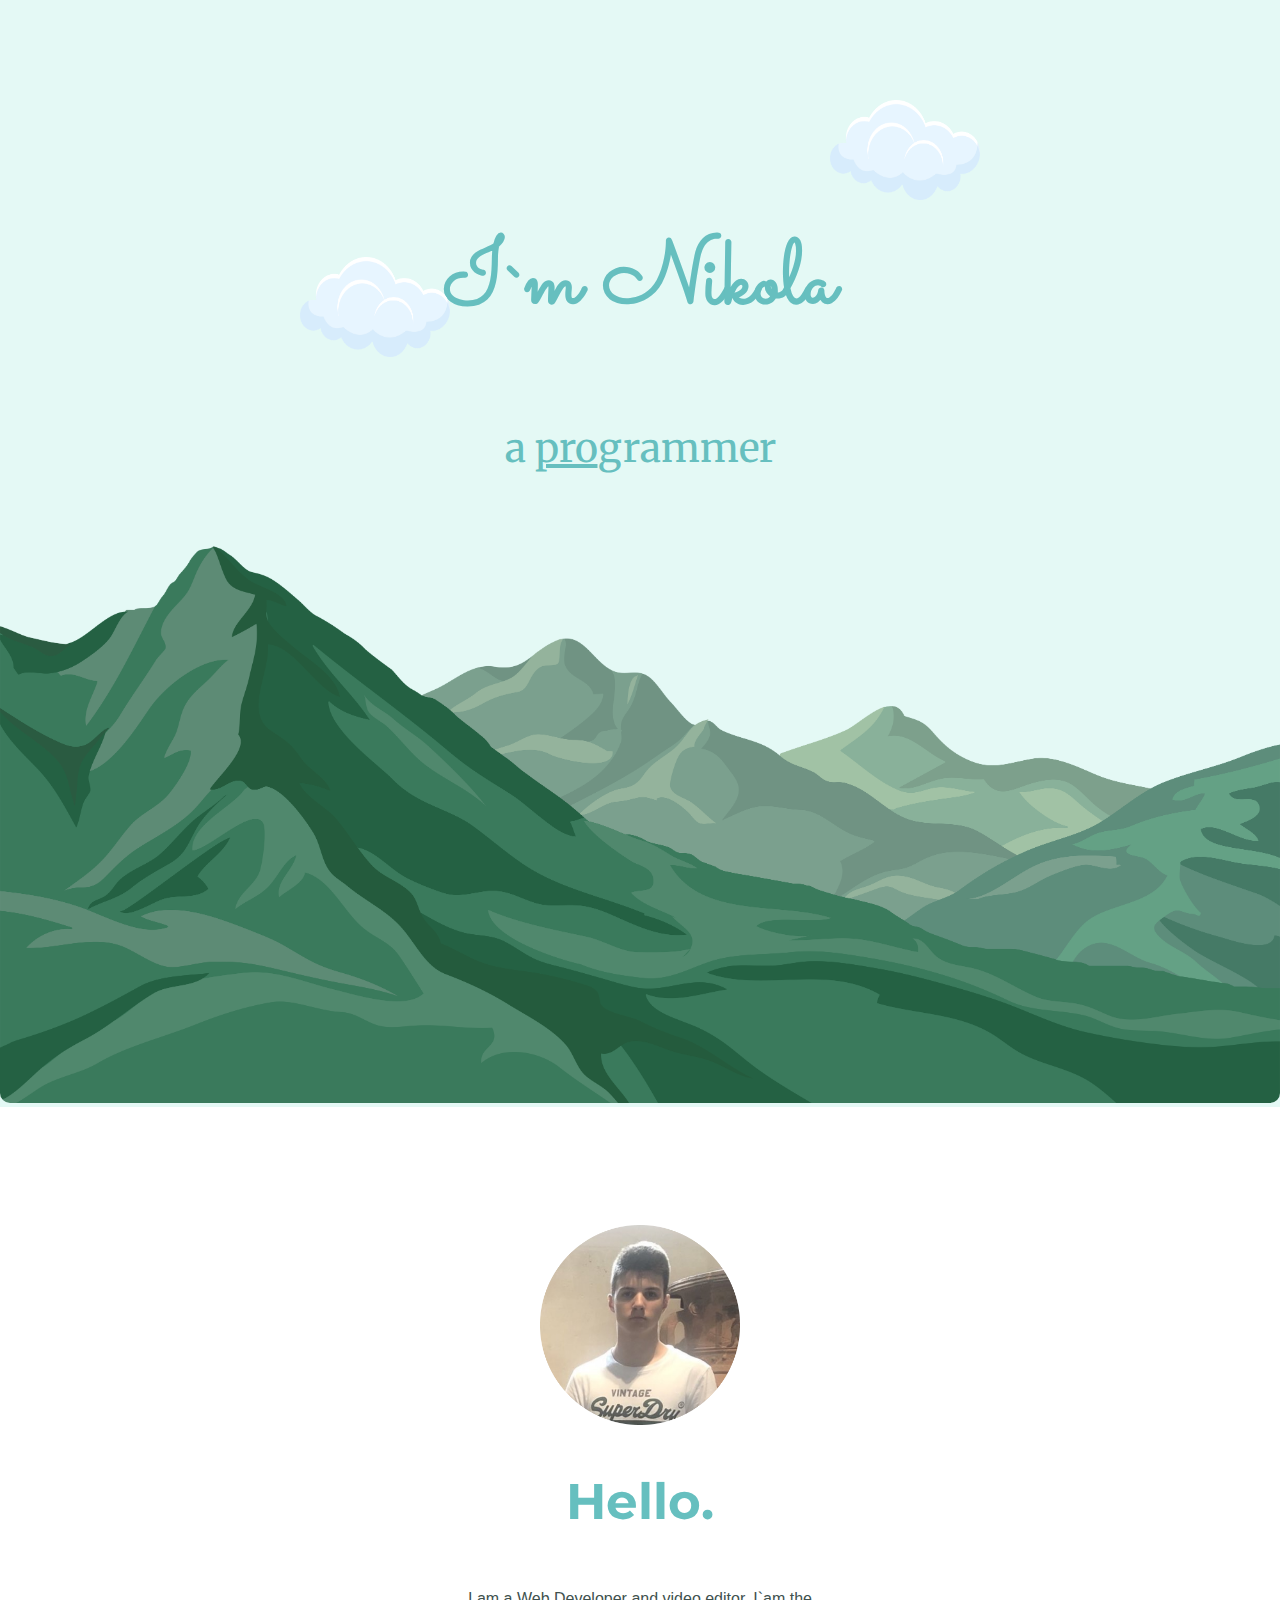
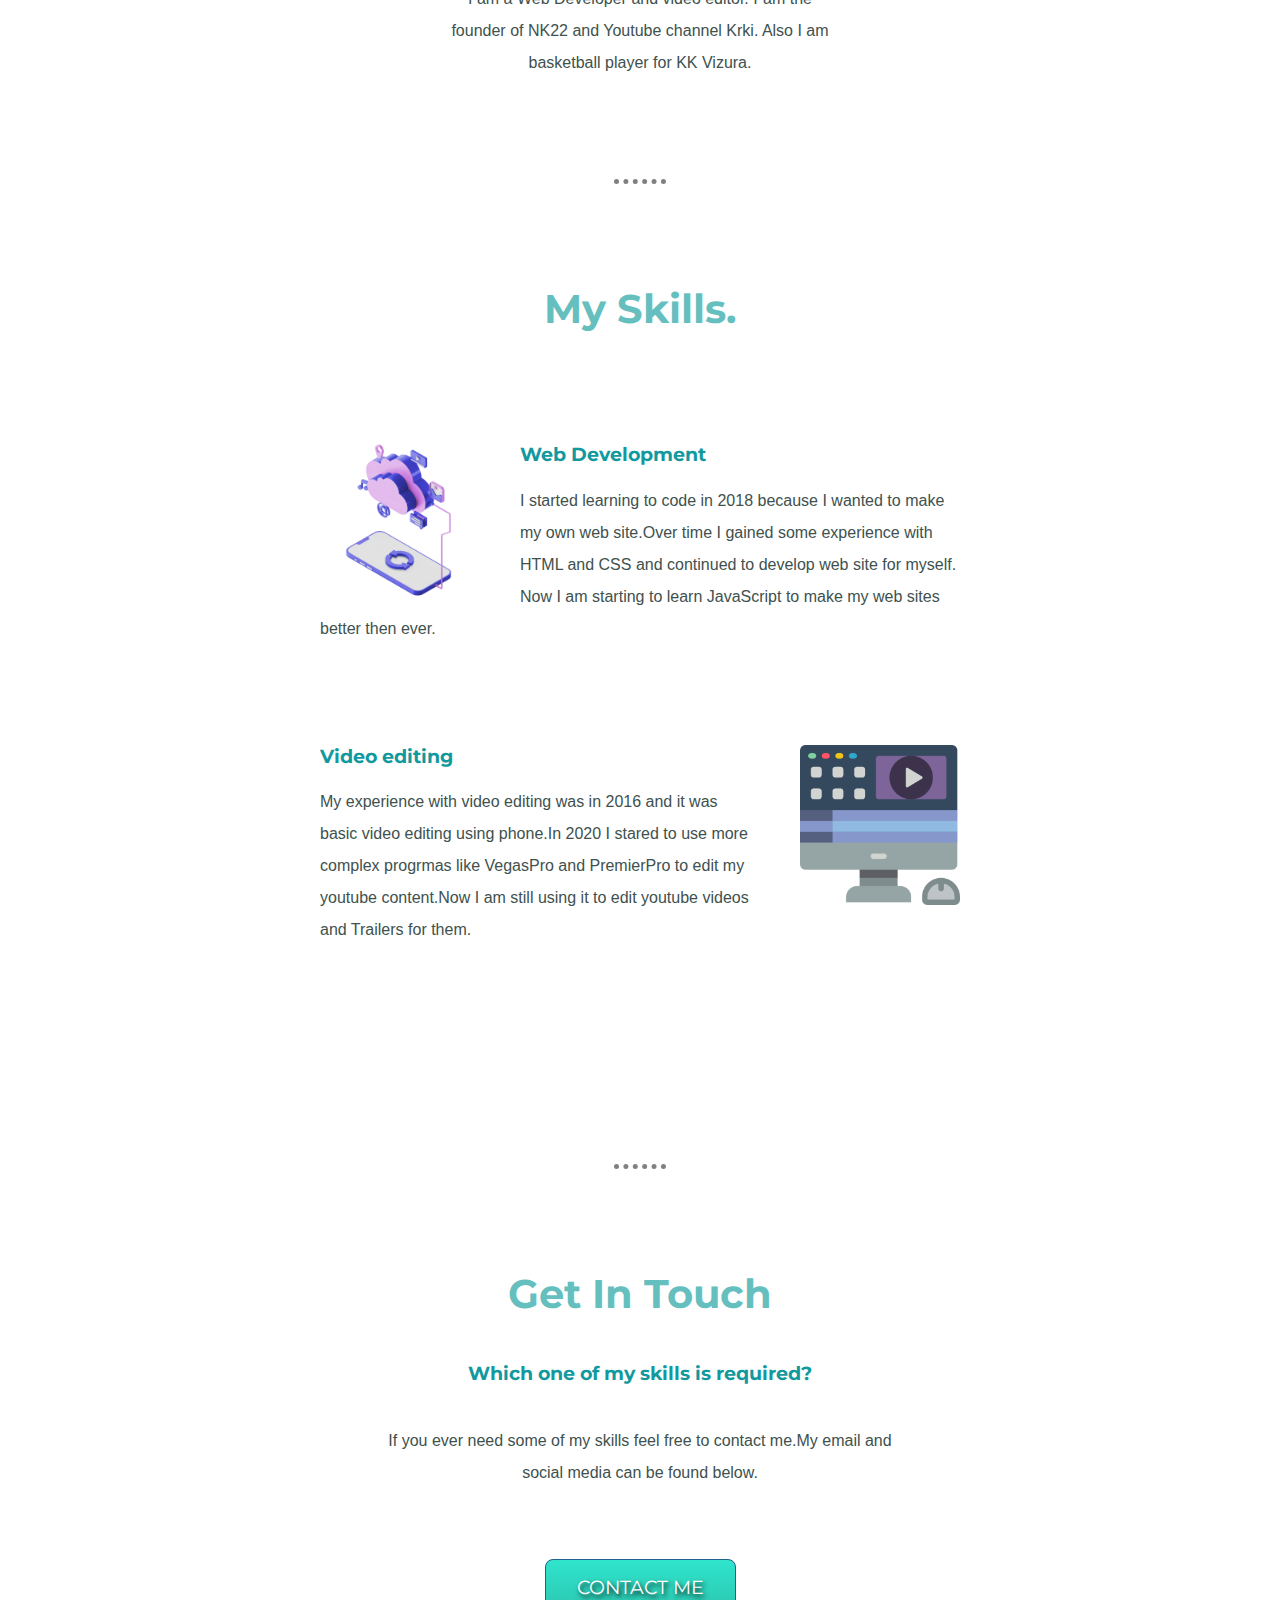
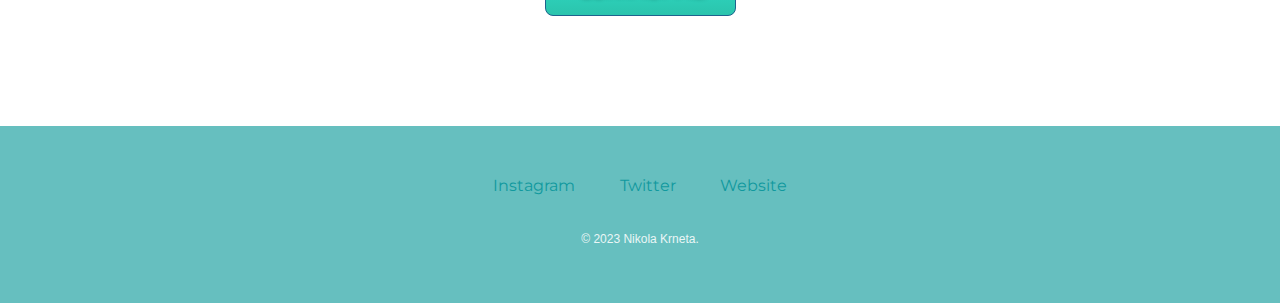
==== index.html @ 0c5b82ba "Add files via upload" ====
<!DOCTYPE html>
<html lang="en">
<head>
    <meta charset="UTF-8">
    <meta http-equiv="X-UA-Compatible" content="IE=edge">
    <meta name="viewport" content="width=device-width, initial-scale=1.0">
    <link rel="stylesheet" href="index.css" type="text/css">
    <link rel="icon" href="icon.png">
    <title>My site</title>
    <link rel="preconnect" href="https://fonts.googleapis.com">
<link rel="preconnect" href="https://fonts.gstatic.com" crossorigin>
<link href="https://fonts.googleapis.com/css2?family=Merriweather:wght@900&family=Sacramento&display=swap" rel="stylesheet">

<link rel="preconnect" href="https://fonts.googleapis.com">
<link rel="preconnect" href="https://fonts.gstatic.com" crossorigin>
<link href="https://fonts.googleapis.com/css2?family=Merriweather:wght@900&family=Montserrat:ital,wght@1,300&family=Sacramento&display=swap" rel="stylesheet">

</head>
<body>
    <div class="top-container">
        <img class="oblak1" src="oblak.png" alt="oblak">
<a href="index.html" style="text-decoration: none;"><h1>I`m Nikola</h1></a>
<p class="paragraf">a <span class="pro">pro</span>grammer</p>  
<img class="oblak2" src="oblak.png" alt="oblak">  
<img class="mountain" src="planina.png" alt="mountain">
    </div>
<br>
    <div class="middle-container">
        <div class="profile">
          <img class="pfp" src="slika - Copy.png" alt="">
          <h2 class="hello">Hello.</h2>
          <p class="intro">I am a Web Developer and video editor. I`am the founder of NK22 and Youtube channel Krki. Also I am basketball player for KK Vizura.</p>
        </div>
        <hr>
        <div class="skills">
          <h2>My Skills.</h2>
          <div class="skill-row">
            <img class="skillspic" src="cms.gif" alt="skills">
            <h3>Web Development</h3>
            <p class="P1">I started learning to code in 2018 because I wanted to make my own web site.Over time I gained some experience with HTML and CSS and continued to develop web site for myself. Now I am starting to learn JavaScript to make my web sites better then ever.</p>
          </div>
          <div class="skill-row">
            <img class="srow" src="editing.png" alt="">
            <h3>Video editing</h3>
           <p>My experience with video editing was in 2016 and it was basic video editing using phone.In 2020 I stared to use more complex progrmas like VegasPro and PremierPro to edit my youtube content.Now I am still using it to edit youtube videos and Trailers for them.</p>
          </div>
        </div>
        <br>
        <hr>
        <div class="contact-me">
          <h2>Get In Touch</h2>
          <h3>Which one of my skills is required?</h3>
          <p class="contact-message">If you ever need some of my skills feel free to contact me.My email and social media can be found below.</p>
          <a class="btn" href="mailto:krneta200@email.com">CONTACT ME</a>
        </div>
      </div>
      
      
      <div class="bottom-container">
        <a class="footer-link" href="https://www.instagram.com/nikola_krneta_/">Instagram</a>
        <a class="footer-link" href="https://twitter.com/Krki1209">Twitter</a>
        <a class="footer-link" href="web.html">Website</a>
        <p class="copyright">© 2023 Nikola Krneta.</p>
      </div>































</body>
</html>
---- index.css ----
@import url('https://fonts.cdnfonts.com/css/g-guarantee');
@import url('https://fonts.cdnfonts.com/css/haverbrooke');
@import url('https://fonts.googleapis.com/css2?family=Merriweather:wght@900&display=swap');
@import url('https://fonts.googleapis.com/css2?family=Merriweather:wght@900&family=Sacramento&display=swap');













body{
color: #40514E;
margin: 0px;
text-align: center;
font-family:  verdana, sans-serif;
}

h1{

margin:50px auto 0 auto;
font-family: 'Sacramento', cursive;
font-size: 5.6rem;
color: #66BFBF;

                                                
}

h2{
    font-size: 40px;
    font-family: 'Montserrat', sans-serif;
    color: #66BFBF;
    padding-bottom: 10px;
}


h3{

    font-family: 'Montserrat', sans-serif;
    color:#11999E ;

}

.paragraf{
    font-size: 2.5rem;
    font-family: 'Merriweather', serif;
    font-weight: normal;
    color:#66BFBF;
                                            
}


a:hover h1 {
    text-decoration: none;
    color:  #11999E;
    
}

.top-container{
background-color: #E4F9F5;
position: relative;
padding-top: 150px;
}


.middle-container{
    margin: 100px 0;
}


.bottom-container{
    background-color:#66BFBF;
padding: 50px 0 20px;


}

a{
color: #11999E;
font-family: 'Montserrat', sans-serif;
margin: 10px 20px;
text-decoration: none;
}

a:hover{
color: #EAF6F6;


}


.copyright{
color: #EAF6F6;
font-size: 0.75rem;
padding: 20px 0;


}









.oblak1{
position: absolute;
right: 300px;
top: 100px;
width: 150px;
height: 100px;

}



.oblak2{
    position:absolute;
    left: 300px;
    bottom: 750px;
    width: 150px;
    height: 100px;
    

    }

.mountain{
width: 100%;
border-bottom-left-radius:10px ;
border-bottom-right-radius:10px ;
}

p{
 line-height: 2;
}


hr{
border-style: none;
border-top-style:dotted ;
border-color: gray;
border-width: 5px;
width: 4%;
margin: 100px auto 100px auto;


}


.pro{

text-decoration:underline;
}


.intro{
    width: 30%;
    margin: auto;

}

.contact-message{
width: 40%;
margin: 40px auto 60px;
}







.hello{
font-size: 50px;


}















.pfp{
    height: 200px;
    width: 200px;
}



.skill-row{
width: 50%;
margin: 100px auto;
text-align: left;

}


.skillspic{
    width: 25%;
    float: left;
margin-right: 40px;


}


.srow{
    width: 25%;
    float: right;
    margin-left: 50px;
}

.skillsT{
text-align: left;


}

.btn {
	background:linear-gradient(to bottom, #30e3cb 5%, #2bc4ad 100%);
	background-color:#30e3cb;
	border-radius:8px;
	border:1px solid #1f638d;
	display:inline-block;
	cursor:pointer;
	color:#ffffff;
    font-family: 'Montserrat', sans-serif;
	font-size:19px;
	padding:16px 31px;
	text-decoration:none;
	text-shadow:2px 3px 5px #000000;
}
.btn:hover {
	background:linear-gradient(to bottom, #2bc4ad 5%, #30e3cb 100%);
	background-color:#2bc4ad;
}
.btn:active {
	position:relative;
	top:1px;
}
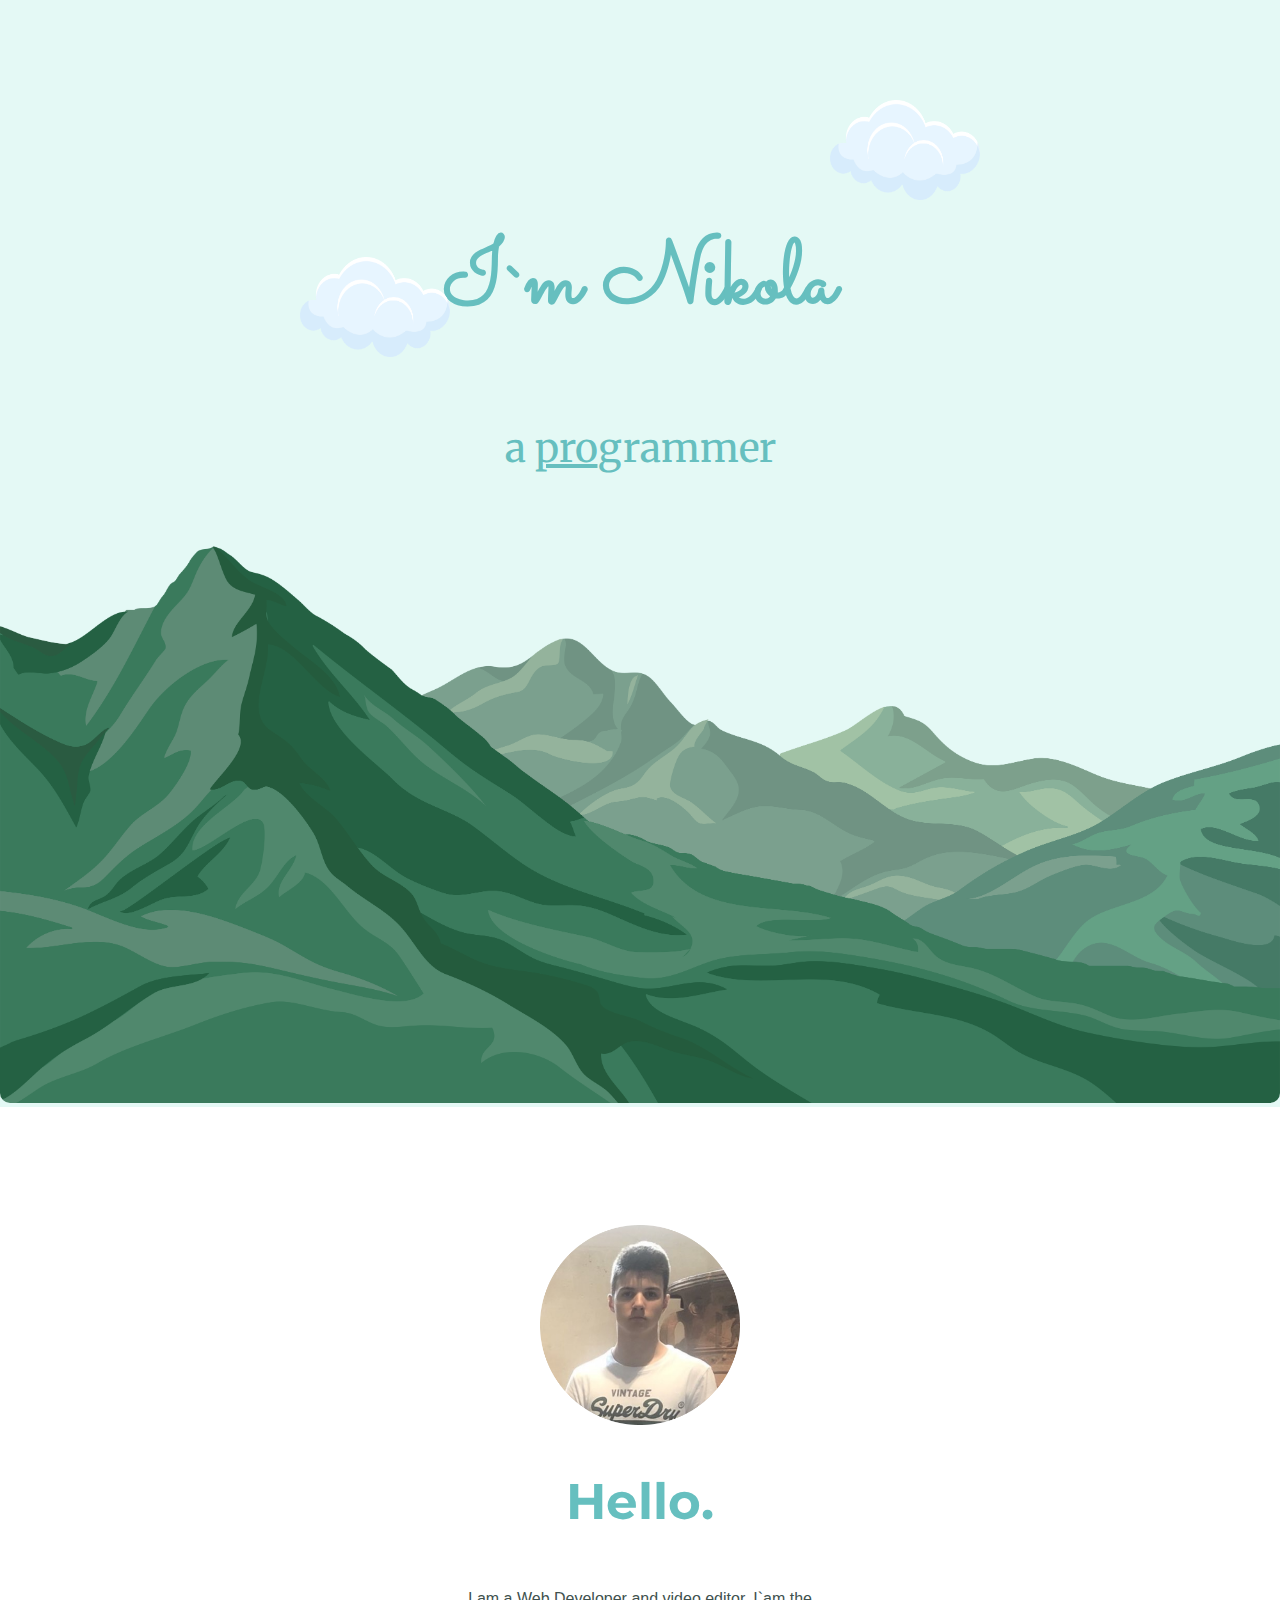
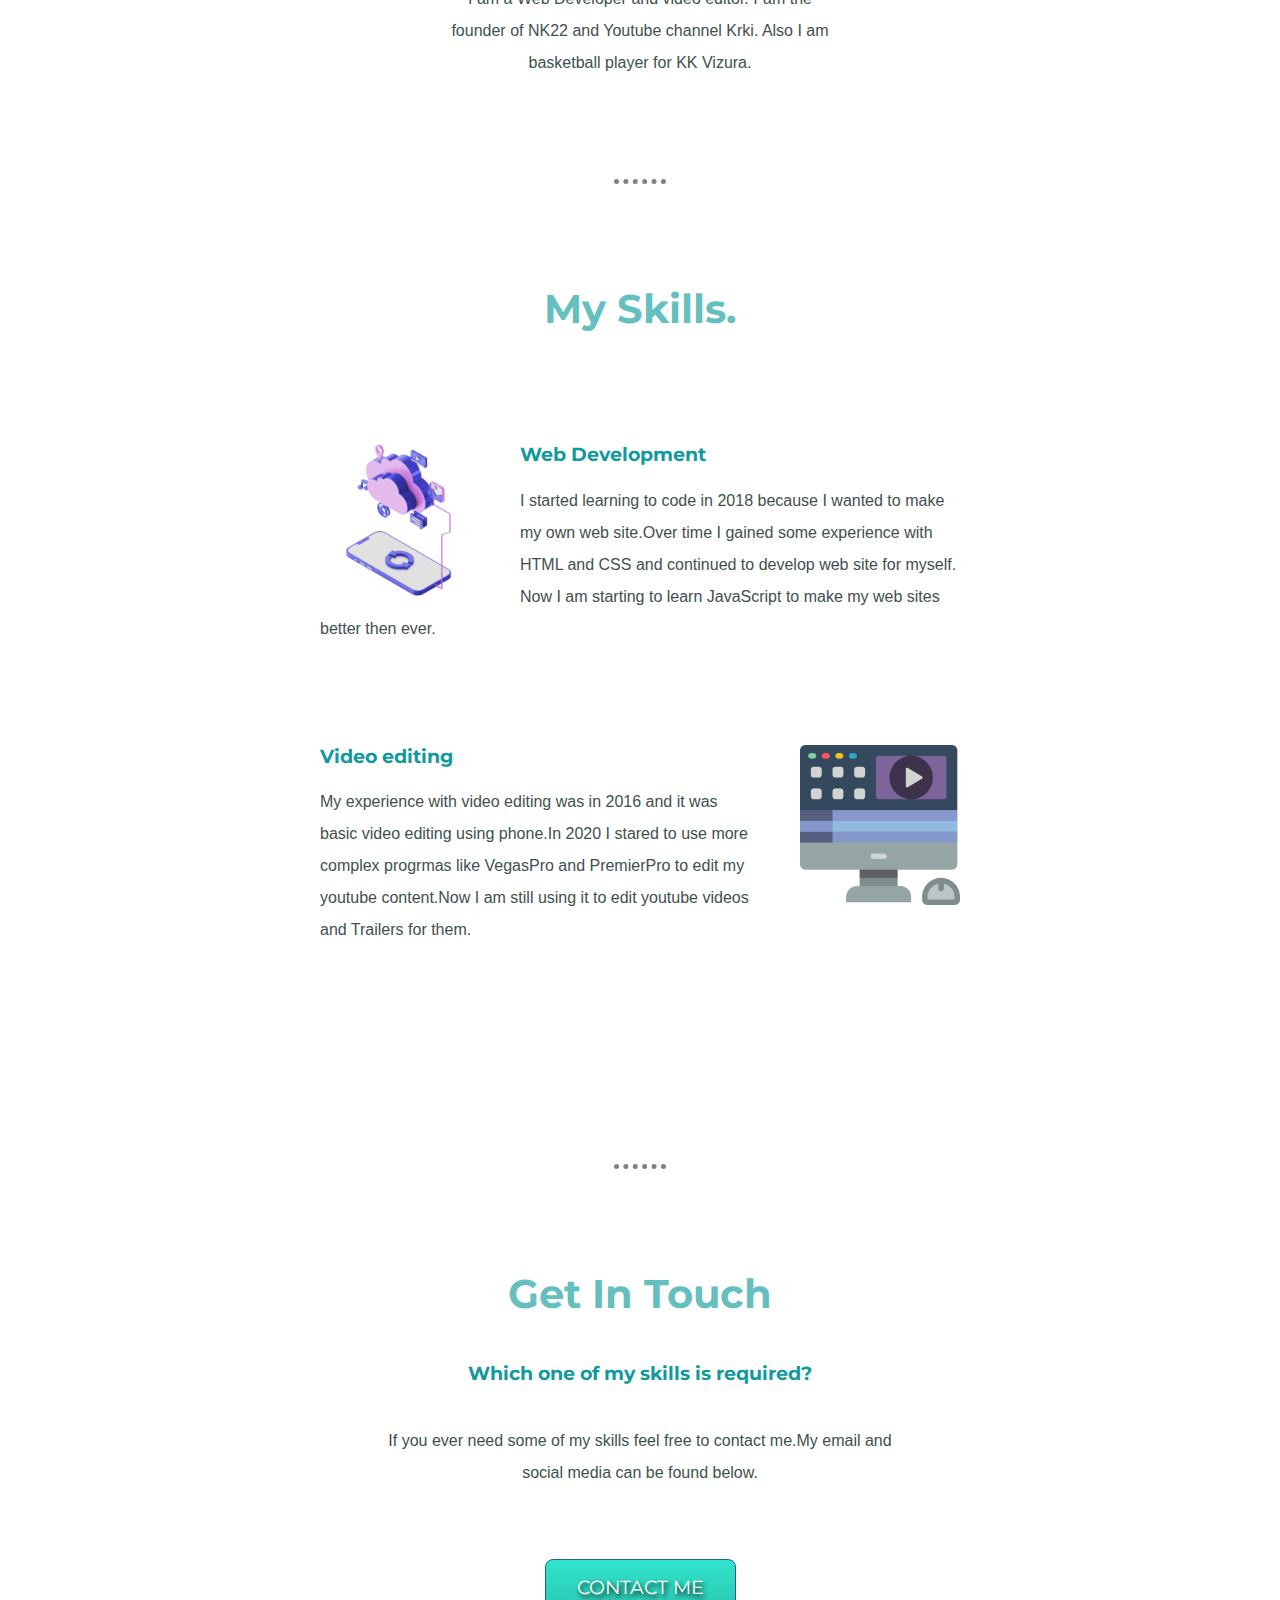
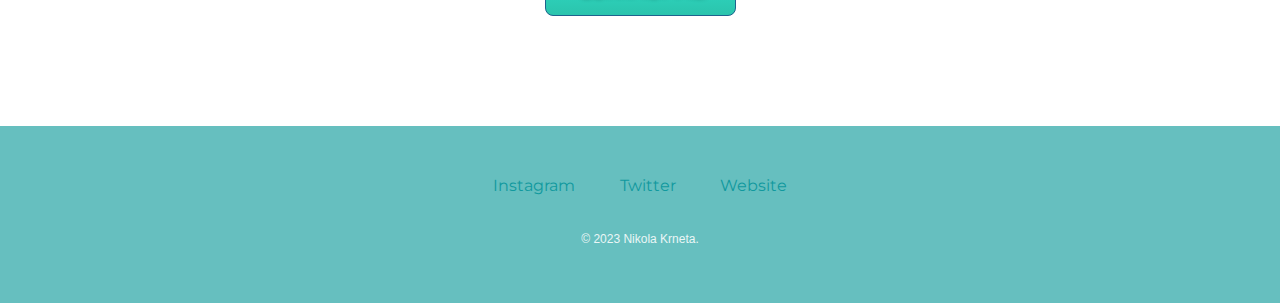
==== commit cfd41f27: "Update index.html" ====
--- a/index.html
+++ b/index.html
@@ -51,7 +51,7 @@
           <h2>Get In Touch</h2>
           <h3>Which one of my skills is required?</h3>
           <p class="contact-message">If you ever need some of my skills feel free to contact me.My email and social media can be found below.</p>
-          <a class="btn" href="mailto:krneta200@email.com">CONTACT ME</a>
+          <a class="btn" href="mailto:nikolalol120@email.com">CONTACT ME</a>
         </div>
       </div>
       
@@ -94,4 +94,4 @@
 
 
 </body>
-</html>+</html>
